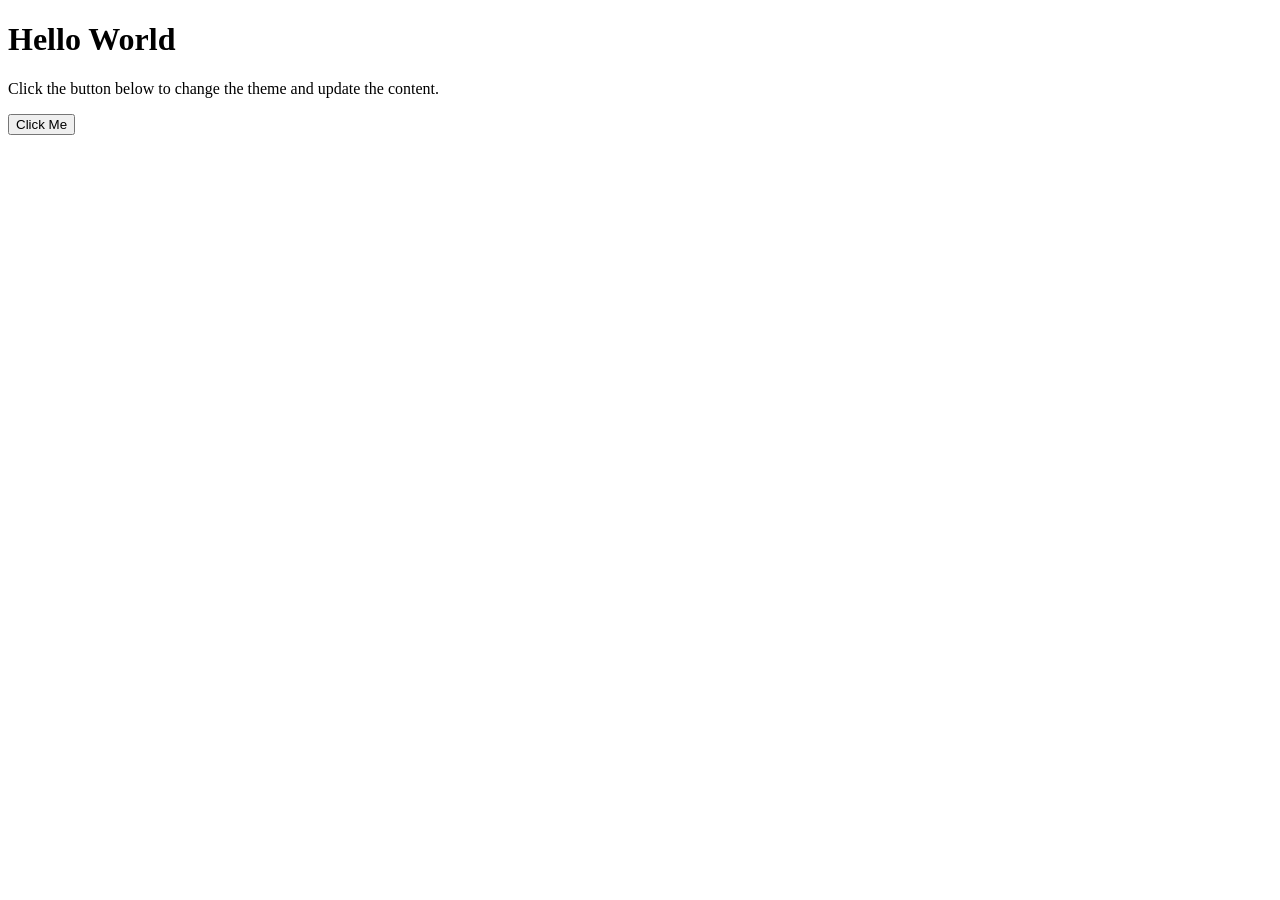
==== index.html @ 3bed0ac8 "init1" ====
<!DOCTYPE html>
<html lang="en">
<head>
    <meta charset="UTF-8">
    <meta name="viewport" content="width=device-width, initial-scale=1.0">
    <meta name="description" content="Professional Digital Portfolio of an Aspiring IT Professional and Software Developer showcasing Java, Kotlin, React Native, and SQL projects.">
    <meta name="keywords" content="Aspiring Software Developer, IT Student, Java, Kotlin, React Native, SQL, Digital Portfolio, ITPP5112">
    <meta name="author" content="Aspiring IT Professional">
    <title>Professional Digital Portfolio | IT Student & Developer</title>
    
    <!-- Google Fonts & Font Awesome Icons -->
    <link rel="preconnect" href="https://fonts.googleapis.com">
    <link rel="preconnect" href="https://fonts.gstatic.com" crossorigin>
    <link href="https://fonts.googleapis.comYou can break a simple interactive web project into separate HTML, CSS, and JavaScript files using the code below.

### 1. `index.html`
This file defines the structure of the webpage and links the CSS stylesheet and JS script.

```html
<!DOCTYPE html>
<html lang="en">
<head>
    <meta charset="UTF-8">
    <meta name="viewport" content="width=device-width, initial-scale=1.0">
    <title>Web Application</title>
    <!-- Link external CSS -->
    <link rel="stylesheet" href="style.css">
</head>
<body>

    <div class="card">
        <h1 id="title">Hello World</h1>
        <p id="description">Click the button below to change the theme and update the content.</p>
        <button id="actionBtn">Click Me</button>
    </div>

    <!-- Link external JavaScript (placed before </body> for best performance) -->
    <script src="script.js"></script>
</body>
</html>
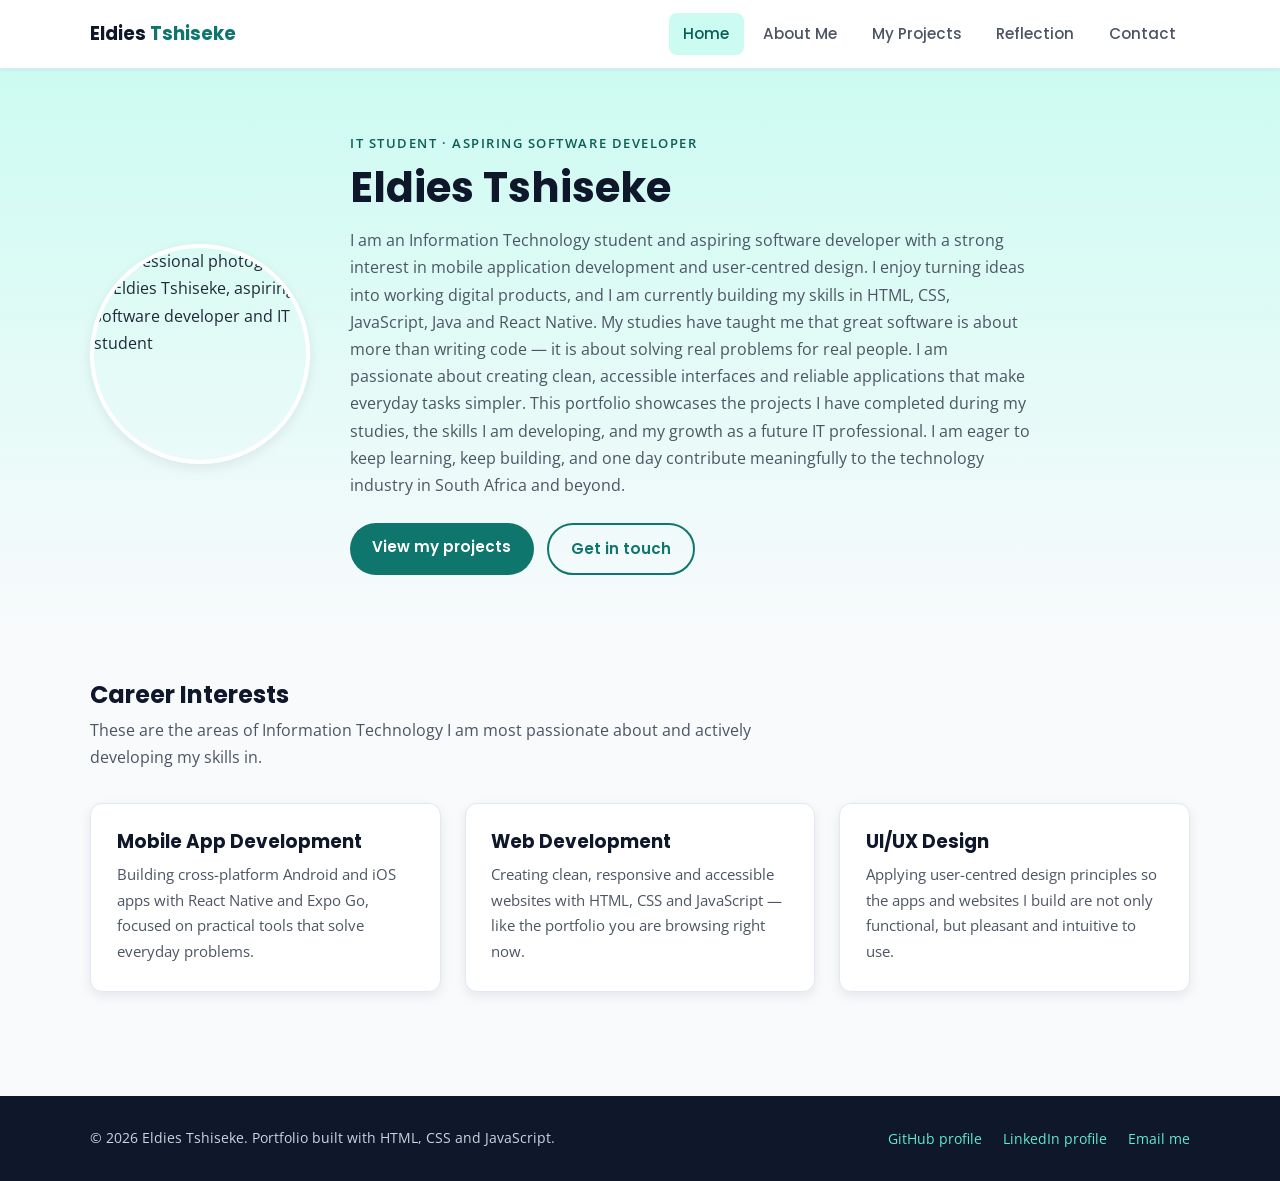
==== commit fa2f1e5f: "init6" ====
--- a/index.html
+++ b/index.html
@@ -1,40 +1,134 @@
 <!DOCTYPE html>
 <html lang="en">
 <head>
-    <meta charset="UTF-8">
-    <meta name="viewport" content="width=device-width, initial-scale=1.0">
-    <meta name="description" content="Professional Digital Portfolio of an Aspiring IT Professional and Software Developer showcasing Java, Kotlin, React Native, and SQL projects.">
-    <meta name="keywords" content="Aspiring Software Developer, IT Student, Java, Kotlin, React Native, SQL, Digital Portfolio, ITPP5112">
-    <meta name="author" content="Aspiring IT Professional">
-    <title>Professional Digital Portfolio | IT Student & Developer</title>
-    
-    <!-- Google Fonts & Font Awesome Icons -->
-    <link rel="preconnect" href="https://fonts.googleapis.com">
-    <link rel="preconnect" href="https://fonts.gstatic.com" crossorigin>
-    <link href="https://fonts.googleapis.comYou can break a simple interactive web project into separate HTML, CSS, and JavaScript files using the code below.
-
-### 1. `index.html`
-This file defines the structure of the webpage and links the CSS stylesheet and JS script.
-
-```html
-<!DOCTYPE html>
-<html lang="en">
-<head>
-    <meta charset="UTF-8">
-    <meta name="viewport" content="width=device-width, initial-scale=1.0">
-    <title>Web Application</title>
-    <!-- Link external CSS -->
-    <link rel="stylesheet" href="style.css">
+  <meta charset="UTF-8" />
+  <meta name="viewport" content="width=device-width, initial-scale=1.0" />
+  <title>Eldies Tshiseke | Aspiring Software Developer &amp; IT Student</title>
+  <meta
+    name="description"
+    content="Professional digital portfolio of Eldies Tshiseke, an aspiring software developer and IT student showcasing mobile app development, web development and UI/UX design projects."
+  />
+  <link rel="preconnect" href="https://fonts.googleapis.com" />
+  <link rel="preconnect" href="https://fonts.gstatic.com" crossorigin />
+  <link
+    href="https://fonts.googleapis.com/css2?family=Open+Sans:wght@400;500;600&family=Poppins:wght@400;500;600;700&display=swap"
+    rel="stylesheet"
+  />
+  <link rel="stylesheet" href="style.css" />
 </head>
 <body>
+  <header class="site-header">
+    <div class="container header-inner">
+      <a href="index.html" class="logo">Eldies<span>Tshiseke</span></a>
 
-    <div class="card">
-        <h1 id="title">Hello World</h1>
-        <p id="description">Click the button below to change the theme and update the content.</p>
-        <button id="actionBtn">Click Me</button>
+      <button
+        class="nav-toggle"
+        id="navToggle"
+        aria-label="Open navigation menu"
+        aria-expanded="false"
+        aria-controls="siteNav"
+      >
+        <span></span><span></span><span></span>
+      </button>
+
+      <nav class="site-nav" id="siteNav" aria-label="Main navigation">
+        <ul>
+          <li><a href="index.html" class="active" aria-current="page">Home</a></li>
+          <li><a href="about.html">About Me</a></li>
+          <li><a href="projects.html">My Projects</a></li>
+          <li><a href="reflection.html">Reflection</a></li>
+          <li><a href="contact.html">Contact</a></li>
+        </ul>
+      </nav>
     </div>
+  </header>
 
-    <!-- Link external JavaScript (placed before </body> for best performance) -->
-    <script src="script.js"></script>
+  <main>
+    <!-- Hero / introduction -->
+    <section class="hero">
+      <div class="container hero-inner">
+        <!-- TODO: replace images/profile.jpg with your own professional photo -->
+        <img
+          src="images/profile.jpg"
+          alt="Professional photograph of Eldies Tshiseke, aspiring software developer and IT student"
+          class="profile-photo"
+          width="220"
+          height="220"
+        />
+        <div class="hero-text">
+          <p class="eyebrow">IT Student &middot; Aspiring Software Developer</p>
+          <h1>Eldies Tshiseke</h1>
+          <p class="lead">
+            I am an Information Technology student and aspiring software developer with a
+            strong interest in mobile application development and user-centred design. I
+            enjoy turning ideas into working digital products, and I am currently building my
+            skills in HTML, CSS, JavaScript, Java and React Native. My studies have taught me
+            that great software is about more than writing code &mdash; it is about solving
+            real problems for real people. I am passionate about creating clean, accessible
+            interfaces and reliable applications that make everyday tasks simpler. This
+            portfolio showcases the projects I have completed during my studies, the skills I
+            am developing, and my growth as a future IT professional. I am eager to keep
+            learning, keep building, and one day contribute meaningfully to the technology
+            industry in South Africa and beyond.
+          </p>
+          <div class="hero-actions">
+            <a href="projects.html" class="btn btn-primary">View my projects</a>
+            <a href="contact.html" class="btn btn-outline">Get in touch</a>
+          </div>
+        </div>
+      </div>
+    </section>
+
+    <!-- Career interests -->
+    <section class="section">
+      <div class="container">
+        <h2>Career Interests</h2>
+        <p class="section-intro">
+          These are the areas of Information Technology I am most passionate about and
+          actively developing my skills in.
+        </p>
+        <div class="grid cards">
+          <article class="card">
+            <h3>Mobile App Development</h3>
+            <p>
+              Building cross-platform Android and iOS apps with React Native and Expo Go,
+              focused on practical tools that solve everyday problems.
+            </p>
+          </article>
+          <article class="card">
+            <h3>Web Development</h3>
+            <p>
+              Creating clean, responsive and accessible websites with HTML, CSS and
+              JavaScript &mdash; like the portfolio you are browsing right now.
+            </p>
+          </article>
+          <article class="card">
+            <h3>UI/UX Design</h3>
+            <p>
+              Applying user-centred design principles so the apps and websites I build are
+              not only functional, but pleasant and intuitive to use.
+            </p>
+          </article>
+        </div>
+      </div>
+    </section>
+  </main>
+
+  <footer class="site-footer">
+    <div class="container footer-inner">
+      <p>
+        &copy; <span id="year"></span> Eldies Tshiseke. Portfolio built with HTML, CSS and
+        JavaScript.
+      </p>
+      <ul class="footer-links">
+        <!-- TODO: replace with your real GitHub and LinkedIn URLs -->
+        <li><a href="https://github.com/st10468232-eldiestshiseke" target="_blank" rel="noopener">GitHub profile</a></li>
+        <li><a href="https://www.linkedin.com" target="_blank" rel="noopener">LinkedIn profile</a></li>
+        <li><a href="mailto:eldiestshiseke35@gmail.com">Email me</a></li>
+      </ul>
+    </div>
+  </footer>
+
+  <script src="script.js"></script>
 </body>
 </html>
--- a/style.css
+++ b/style.css
@@ -0,0 +1,535 @@
+/* =========================================================
+   Eldies Tshiseke — Professional Digital Portfolio
+   ITPP5112 Practical Assignment 1
+   Shared stylesheet for all pages
+   ========================================================= */
+
+/* ---------- Design variables ---------- */
+:root {
+  --primary: #0f766e;
+  --primary-dark: #0b5d57;
+  --primary-light: #ccfbf1;
+  --accent: #f59e0b;
+  --text: #1f2937;
+  --text-dark: #0f172a;
+  --text-muted: #4b5563;
+  --bg: #f8fafc;
+  --surface: #ffffff;
+  --border: #e2e8f0;
+  --radius: 12px;
+  --shadow: 0 4px 12px rgba(15, 23, 42, 0.08);
+  --font-heading: "Poppins", "Segoe UI", Arial, sans-serif;
+  --font-body: "Open Sans", "Segoe UI", Arial, sans-serif;
+}
+
+/* ---------- Reset & base ---------- */
+* {
+  margin: 0;
+  padding: 0;
+  box-sizing: border-box;
+}
+
+html {
+  scroll-behavior: smooth;
+}
+
+body {
+  font-family: var(--font-body);
+  font-size: 1rem;
+  line-height: 1.7;
+  color: var(--text);
+  background: var(--bg);
+}
+
+img {
+  max-width: 100%;
+  height: auto;
+  display: block;
+  border-radius: var(--radius);
+}
+
+h1, h2, h3 {
+  font-family: var(--font-heading);
+  line-height: 1.3;
+  color: var(--text-dark);
+}
+
+h1 { font-size: 2.2rem; }
+h2 { font-size: 1.5rem; }
+h3 { font-size: 1.15rem; }
+
+a { color: var(--primary); }
+a:hover { color: var(--primary-dark); }
+
+a:focus-visible,
+button:focus-visible {
+  outline: 3px solid var(--accent);
+  outline-offset: 2px;
+  border-radius: 4px;
+}
+
+.container {
+  width: min(1100px, 92%);
+  margin-inline: auto;
+}
+
+/* ---------- Header & navigation ---------- */
+.site-header {
+  position: sticky;
+  top: 0;
+  z-index: 100;
+  background: var(--surface);
+  border-bottom: 1px solid var(--border);
+  box-shadow: 0 1px 4px rgba(15, 23, 42, 0.06);
+}
+
+.header-inner {
+  display: flex;
+  flex-wrap: wrap;
+  align-items: center;
+  justify-content: space-between;
+  gap: 0.5rem;
+  min-height: 68px;
+}
+
+.logo {
+  font-family: var(--font-heading);
+  font-weight: 700;
+  font-size: 1.15rem;
+  text-decoration: none;
+  color: var(--text-dark);
+}
+
+.logo span {
+  color: var(--primary);
+  margin-left: 0.25rem;
+}
+
+.site-nav ul {
+  list-style: none;
+  display: flex;
+  gap: 0.35rem;
+}
+
+.site-nav a {
+  display: block;
+  padding: 0.5rem 0.9rem;
+  border-radius: 8px;
+  text-decoration: none;
+  color: var(--text-muted);
+  font-family: var(--font-heading);
+  font-weight: 500;
+  font-size: 0.95rem;
+  transition: background 0.2s, color 0.2s;
+}
+
+.site-nav a:hover {
+  color: var(--primary);
+  background: #f1f5f9;
+}
+
+.site-nav a.active {
+  color: var(--primary-dark);
+  background: var(--primary-light);
+}
+
+/* Hamburger button (mobile) */
+.nav-toggle {
+  display: none;
+  background: none;
+  border: 0;
+  cursor: pointer;
+  padding: 0.65rem;
+  border-radius: 8px;
+}
+
+.nav-toggle span {
+  display: block;
+  width: 24px;
+  height: 2px;
+  margin: 5px 0;
+  background: var(--text-dark);
+  border-radius: 2px;
+  transition: transform 0.3s, opacity 0.3s;
+}
+
+.nav-toggle.open span:nth-child(1) { transform: translateY(7px) rotate(45deg); }
+.nav-toggle.open span:nth-child(2) { opacity: 0; }
+.nav-toggle.open span:nth-child(3) { transform: translateY(-7px) rotate(-45deg); }
+
+/* ---------- Hero (home page) ---------- */
+.hero {
+  padding: 4rem 0 3.5rem;
+  background: linear-gradient(180deg, var(--primary-light), var(--bg));
+}
+
+.hero-inner {
+  display: flex;
+  flex-wrap: wrap;
+  align-items: center;
+  gap: 2.5rem;
+}
+
+.profile-photo {
+  width: 220px;
+  height: 220px;
+  object-fit: cover;
+  border-radius: 50%;
+  border: 4px solid var(--surface);
+  box-shadow: var(--shadow);
+  flex-shrink: 0;
+}
+
+.eyebrow {
+  text-transform: uppercase;
+  letter-spacing: 0.12em;
+  font-size: 0.8rem;
+  font-weight: 600;
+  color: var(--primary-dark);
+  margin-bottom: 0.4rem;
+}
+
+.hero h1 {
+  font-size: 2.6rem;
+  margin-bottom: 0.75rem;
+}
+
+.lead {
+  max-width: 680px;
+  color: var(--text-muted);
+}
+
+.hero-actions {
+  display: flex;
+  flex-wrap: wrap;
+  gap: 0.8rem;
+  margin-top: 1.5rem;
+}
+
+/* ---------- Page hero (inner pages) ---------- */
+.page-hero {
+  padding: 3rem 0 2.5rem;
+  background: linear-gradient(135deg, var(--primary), var(--primary-dark));
+  color: #ffffff;
+}
+
+.page-hero h1 {
+  color: #ffffff;
+  margin-bottom: 0.4rem;
+}
+
+.page-hero-lead {
+  color: rgba(255, 255, 255, 0.85);
+  max-width: 640px;
+}
+
+/* ---------- Buttons ---------- */
+.btn {
+  display: inline-block;
+  padding: 0.7rem 1.4rem;
+  border-radius: 999px;
+  font-family: var(--font-heading);
+  font-weight: 600;
+  font-size: 0.95rem;
+  text-decoration: none;
+  transition: background 0.2s, color 0.2s;
+}
+
+.btn-primary {
+  background: var(--primary);
+  color: #ffffff;
+}
+
+.btn-primary:hover {
+  background: var(--primary-dark);
+  color: #ffffff;
+}
+
+.btn-outline {
+  border: 2px solid var(--primary);
+  color: var(--primary);
+}
+
+.btn-outline:hover {
+  background: var(--primary);
+  color: #ffffff;
+}
+
+/* ---------- Sections ---------- */
+.section {
+  padding: 3rem 0 3.5rem;
+}
+
+.section h2 {
+  margin-bottom: 0.4rem;
+}
+
+.section-intro {
+  color: var(--text-muted);
+  max-width: 680px;
+  margin-bottom: 2rem;
+}
+
+/* Readable article width (About, Reflection) */
+.content {
+  max-width: 760px;
+}
+
+.content h2 {
+  margin: 1.8rem 0 0.6rem;
+}
+
+.content p {
+  margin-bottom: 1rem;
+  color: var(--text-muted);
+}
+
+/* ---------- Cards grid (home page) ---------- */
+.grid {
+  display: grid;
+  gap: 1.5rem;
+}
+
+.cards {
+  grid-template-columns: repeat(auto-fit, minmax(260px, 1fr));
+}
+
+.card {
+  background: var(--surface);
+  border: 1px solid var(--border);
+  border-radius: var(--radius);
+  padding: 1.6rem;
+  box-shadow: var(--shadow);
+}
+
+.card h3 {
+  margin-bottom: 0.5rem;
+}
+
+.card p {
+  color: var(--text-muted);
+  font-size: 0.95rem;
+}
+
+/* ---------- Skill chips ---------- */
+.chips {
+  display: flex;
+  flex-wrap: wrap;
+  gap: 0.6rem;
+  list-style: none;
+  margin-top: 0.5rem;
+}
+
+.chips li {
+  background: var(--primary-light);
+  color: var(--primary-dark);
+  padding: 0.35rem 0.9rem;
+  border-radius: 999px;
+  font-family: var(--font-heading);
+  font-size: 0.85rem;
+  font-weight: 600;
+}
+
+/* ---------- Project cards ---------- */
+.project-card {
+  display: grid;
+  grid-template-columns: 320px 1fr;
+  gap: 1.8rem;
+  background: var(--surface);
+  border: 1px solid var(--border);
+  border-radius: var(--radius);
+  padding: 1.5rem;
+  box-shadow: var(--shadow);
+  margin-bottom: 2rem;
+}
+
+.project-card img {
+  width: 100%;
+  height: 100%;
+  min-height: 220px;
+  object-fit: cover;
+}
+
+.project-card h2 {
+  font-size: 1.35rem;
+  margin-bottom: 0.6rem;
+}
+
+.project-card p {
+  color: var(--text-muted);
+}
+
+.tech-list {
+  display: flex;
+  flex-wrap: wrap;
+  gap: 0.5rem;
+  list-style: none;
+  margin: 0.9rem 0;
+}
+
+.tech-list li {
+  background: #f1f5f9;
+  border: 1px solid var(--border);
+  border-radius: 999px;
+  padding: 0.25rem 0.75rem;
+  font-family: var(--font-heading);
+  font-size: 0.8rem;
+  font-weight: 600;
+  color: var(--text-muted);
+}
+
+.project-links {
+  display: flex;
+  flex-wrap: wrap;
+  gap: 0.8rem;
+  margin-top: 0.6rem;
+}
+
+.project-links .btn {
+  padding: 0.5rem 1.1rem;
+  font-size: 0.9rem;
+}
+
+/* ---------- Contact list ---------- */
+.contact-list {
+  display: grid;
+  gap: 1rem;
+  list-style: none;
+}
+
+.contact-list li {
+  display: flex;
+  flex-wrap: wrap;
+  align-items: center;
+  justify-content: space-between;
+  gap: 1rem;
+  background: var(--surface);
+  border: 1px solid var(--border);
+  border-radius: var(--radius);
+  padding: 1.3rem 1.6rem;
+  box-shadow: var(--shadow);
+}
+
+.contact-list h2 {
+  font-size: 1.15rem;
+  margin-bottom: 0.2rem;
+}
+
+.contact-list p {
+  color: var(--text-muted);
+  font-size: 0.95rem;
+}
+
+.privacy-note {
+  margin-top: 1.5rem;
+  font-size: 0.9rem;
+  color: var(--text-muted);
+}
+
+/* ---------- Missing-image placeholder ---------- */
+.img-placeholder {
+  display: flex;
+  align-items: center;
+  justify-content: center;
+  min-height: 200px;
+  padding: 1rem;
+  text-align: center;
+  font-style: italic;
+  color: #64748b;
+  background: #e2e8f0;
+  border: 1px dashed #94a3b8;
+  border-radius: var(--radius);
+}
+
+/* ---------- Footer ---------- */
+.site-footer {
+  background: #0f172a;
+  color: #cbd5e1;
+  padding: 1.8rem 0;
+  margin-top: 3rem;
+}
+
+.footer-inner {
+  display: flex;
+  flex-wrap: wrap;
+  align-items: center;
+  justify-content: space-between;
+  gap: 1rem;
+}
+
+.footer-inner p {
+  font-size: 0.9rem;
+}
+
+.footer-links {
+  display: flex;
+  flex-wrap: wrap;
+  gap: 1.3rem;
+  list-style: none;
+}
+
+.footer-links a {
+  color: #5eead4;
+  text-decoration: none;
+  font-size: 0.9rem;
+}
+
+.footer-links a:hover {
+  color: #ffffff;
+  text-decoration: underline;
+}
+
+/* ---------- Responsive breakpoints ---------- */
+@media (max-width: 760px) {
+  .nav-toggle {
+    display: block;
+  }
+
+  .site-nav {
+    display: none;
+    width: 100%;
+  }
+
+  .site-nav.open {
+    display: block;
+    padding-bottom: 0.75rem;
+  }
+
+  .site-nav ul {
+    flex-direction: column;
+    gap: 0.25rem;
+  }
+
+  .hero {
+    padding: 2.5rem 0;
+  }
+
+  .hero-inner {
+    flex-direction: column;
+    text-align: center;
+  }
+
+  .lead {
+    margin-inline: auto;
+  }
+
+  .hero-actions {
+    justify-content: center;
+  }
+
+  .project-card {
+    grid-template-columns: 1fr;
+  }
+
+  .contact-list li {
+    flex-direction: column;
+    align-items: flex-start;
+  }
+}
+
+@media (max-width: 480px) {
+  h1 { font-size: 1.8rem; }
+  .hero h1 { font-size: 1.9rem; }
+  .profile-photo { width: 170px; height: 170px; }
+  .section { padding: 2.2rem 0; }
+}
